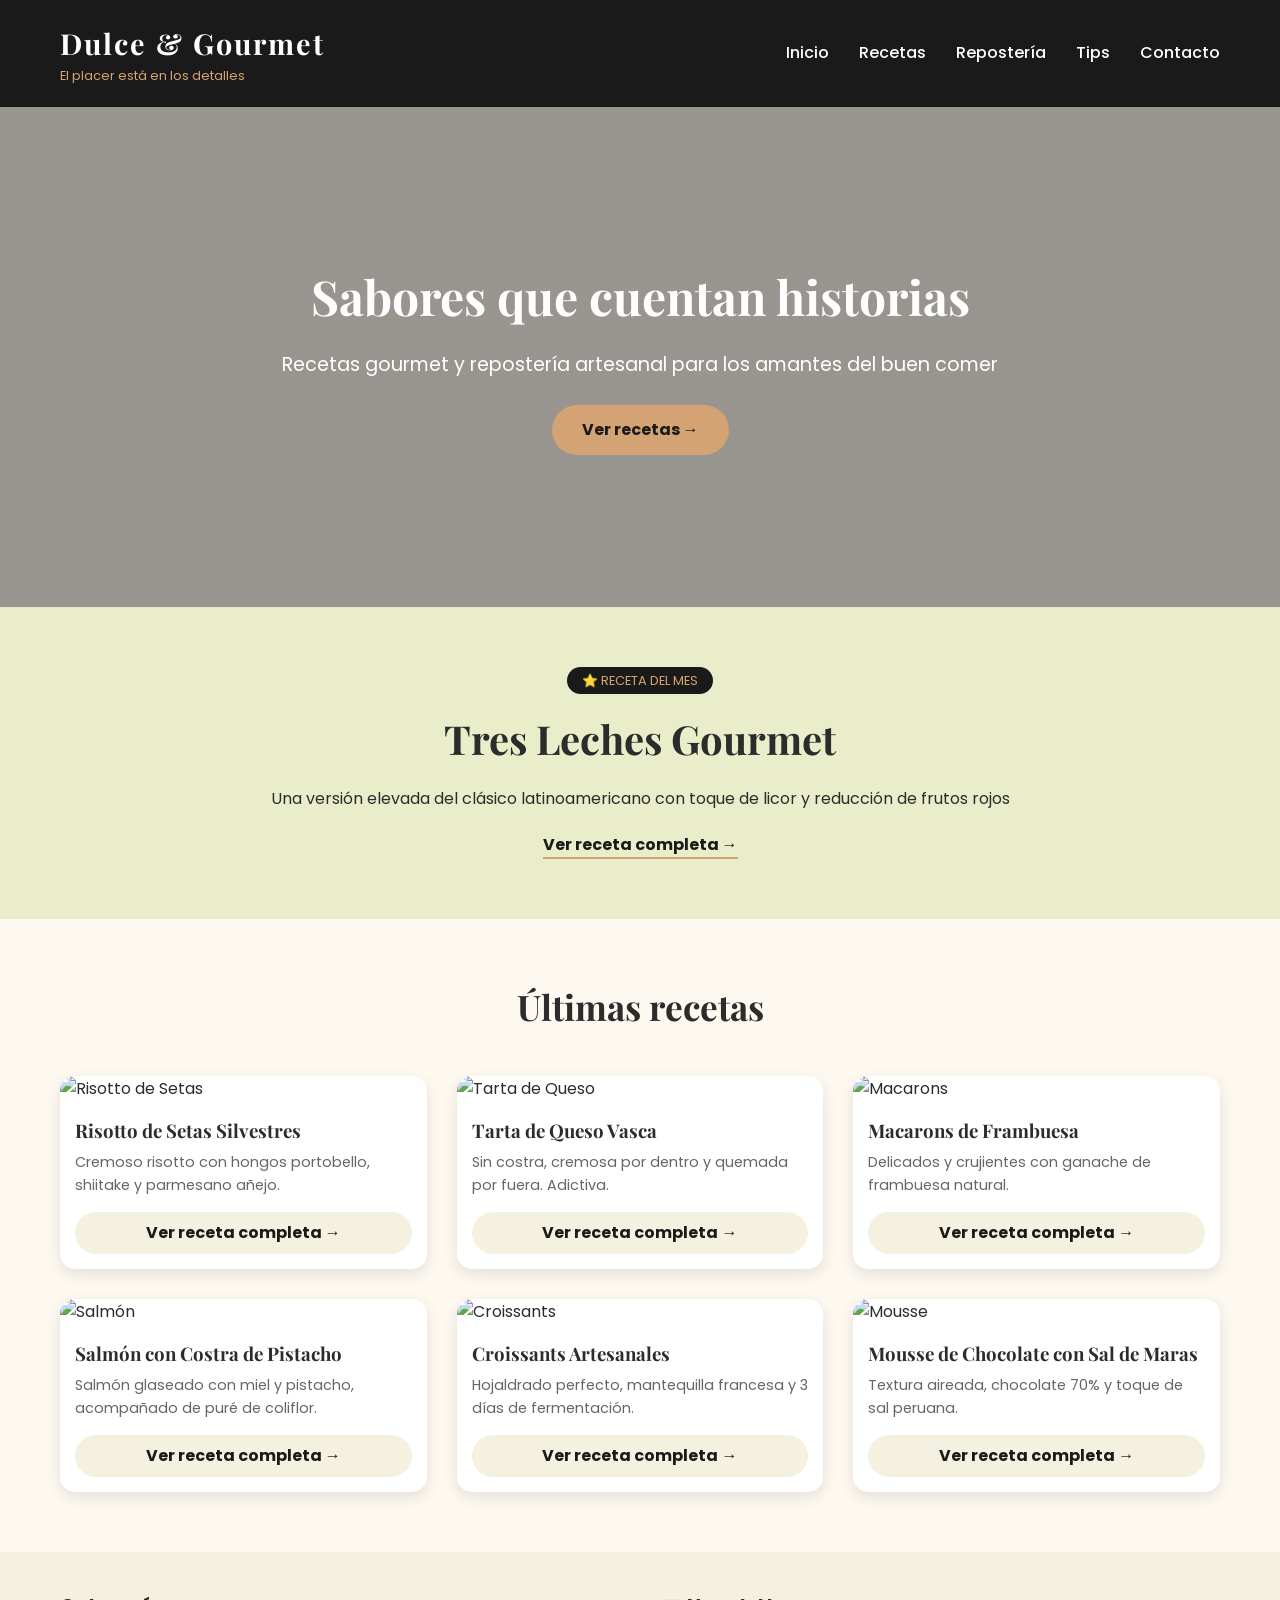
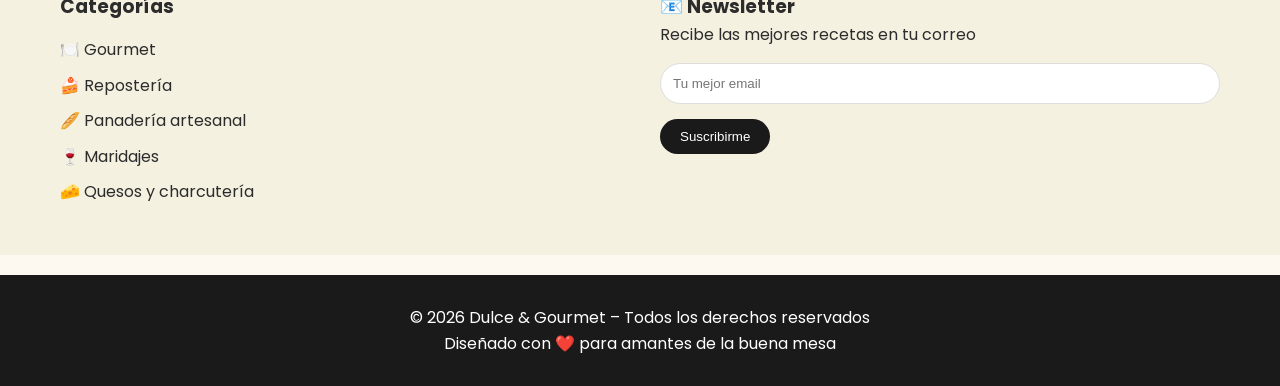
==== index.html @ 058e340d "Primera versión del blog" ====
<!DOCTYPE html>
<html lang="es">
<head>
    <meta charset="UTF-8">
    <meta name="viewport" content="width=device-width, initial-scale=1.0">
    <title>Dulce & Gourmet | Blog de cocina y repostería</title>
    <link rel="stylesheet" href="estilo.css">
    <link href="https://fonts.googleapis.com/css2?family=Playfair+Display:wght@400;700;900&family=Poppins:wght@300;400;500;600&display=swap" rel="stylesheet">
</head>
<body>

    <!-- ========== HEADER / NAVEGACIÓN ========== -->
    <header>
        <div class="container">
            <div class="logo">
                <h1> Dulce & Gourmet</h1>
                <p>El placer está en los detalles</p>
            </div>
            <nav>
                <ul>
                    <li><a href="index.html">Inicio</a></li>
                    <li><a href="/Secundarioas/recetas.html">Recetas</a></li>
                    <li><a href="/Secundarioas/reposteria.html">Repostería</a></li>
                    <li><a href="/Secundarioas/Tips.html">Tips</a></li>
                    <li><a href="/Secundarioas/contacto.html">Contacto</a></li>
                </ul>
            </nav>
        </div>
    </header>

    <!-- ========== HERO (IMAGEN PRINCIPAL) ========== -->
    <section class="hero">
        <div class="hero-content">
            <h2>Sabores que cuentan historias</h2>
            <p>Recetas gourmet y repostería artesanal para los amantes del buen comer</p>
            <a href="#" class="btn">Ver recetas →</a>
        </div>
    </section>

    <!-- ========== SECCIÓN DESTACADA (RECETA DEL MES) ========== -->
    <section class="destacado">
        <div class="container">
            <span class="etiqueta">⭐ Receta del mes</span>
            <h2>Tres Leches Gourmet</h2>
            <p>Una versión elevada del clásico latinoamericano con toque de licor y reducción de frutos rojos</p>
            <a href="#" class="btn-secundario">Ver receta completa →</a>
        </div>
    </section>

    <!-- ========== GRID DE RECETAS (HTML DIRECTO) ========== -->
    <section class="recetas">
        <div class="container">
            <h2 class="section-title">Últimas recetas</h2>
            <div class="grid">
                
                <!-- Tarjeta 1 -->
                <div class="tarjeta">
                    <img src="https://images.unsplash.com/photo-1476124369491-e7addf5db371?ixlib=rb-4.0.3&auto=format&fit=crop&w=800&q=80" alt="Risotto de Setas">
                    <h3>Risotto de Setas Silvestres</h3>
                    <p>Cremoso risotto con hongos portobello, shiitake y parmesano añejo.</p>
                    <a href="/recetas/tarjeta1.html" class="btn-receta">Ver receta completa →</a>
                </div>

                <!-- Tarjeta 2 -->
                <div class="tarjeta">
                    <img src="https://images.unsplash.com/photo-1578985545062-69928b1b958e?ixlib=rb-4.0.3&auto=format&fit=crop&w=800&q=80" alt="Tarta de Queso">
                    <h3>Tarta de Queso Vasca</h3>
                    <p>Sin costra, cremosa por dentro y quemada por fuera. Adictiva.</p>
                    <a href="/recetas/tarjeta2.html" class="btn-receta">Ver receta completa →</a>
                </div>

                <!-- Tarjeta 3 -->
                <div class="tarjeta">
                    <img src="https://images.unsplash.com/photo-1569864358642-9d1684040d43?ixlib=rb-4.0.3&auto=format&fit=crop&w=800&q=80" alt="Macarons">
                    <h3>Macarons de Frambuesa</h3>
                    <p>Delicados y crujientes con ganache de frambuesa natural.</p>
                    <a href="/recetas/tarjeta3.html" class="btn-receta">Ver receta completa →</a>
                </div>

                <!-- Tarjeta 4 -->
                <div class="tarjeta">
                    <img src="https://images.unsplash.com/photo-1519708227418-c8fd9a32b7a2?ixlib=rb-4.0.3&auto=format&fit=crop&w=800&q=80" alt="Salmón">
                    <h3>Salmón con Costra de Pistacho</h3>
                    <p>Salmón glaseado con miel y pistacho, acompañado de puré de coliflor.</p>
                    <a href="/recetas/tarjeta4.html" class="btn-receta">Ver receta completa →</a>
                </div>

                <!-- Tarjeta 5 -->
                <div class="tarjeta">
                    <img src="https://images.unsplash.com/photo-1555507036-ab1f4038808a?ixlib=rb-4.0.3&auto=format&fit=crop&w=800&q=80" alt="Croissants">
                    <h3>Croissants Artesanales</h3>
                    <p>Hojaldrado perfecto, mantequilla francesa y 3 días de fermentación.</p>
                    <a href="/recetas/tarjeta5.html" class="btn-receta">Ver receta completa →</a>
                </div>

                <!-- Tarjeta 6 -->
                <div class="tarjeta">
                    <img src="https://images.unsplash.com/photo-1511381939415-e44015466834?ixlib=rb-4.0.3&auto=format&fit=crop&w=800&q=80" alt="Mousse">
                    <h3>Mousse de Chocolate con Sal de Maras</h3>
                    <p>Textura aireada, chocolate 70% y toque de sal peruana.</p>
                    <a href="/recetas/tarjeta6.html" class="btn-receta">Ver receta completa →</a>
                </div>

            </div>
        </div>
    </section>

    <!-- ========== SIDEBAR + NEWSLETTER ========== -->
    <section class="sidebar-section">
        <div class="container sidebar-container">
            <div class="categorias">
                <h3>Categorías</h3>
                <ul>
                    <li><a href="#">🍽️ Gourmet</a></li>
                    <li><a href="#">🍰 Repostería</a></li>
                    <li><a href="#">🥖 Panadería artesanal</a></li>
                    <li><a href="#">🍷 Maridajes</a></li>
                    <li><a href="#">🧀 Quesos y charcutería</a></li>
                </ul>
            </div>
            <div class="newsletter">
                <h3>📧 Newsletter</h3>
                <p>Recibe las mejores recetas en tu correo</p>
                <form id="formNewsletter">
                    <input type="email" placeholder="Tu mejor email" required>
                    <button type="submit">Suscribirme</button>
                </form>
                <p id="mensajeNewsletter" class="mensaje"></p>
            </div>
        </div>
    </section>

    <!-- ========== FOOTER ========== -->
    <footer>
        <div class="container">
            <p>© 2026 Dulce & Gourmet – Todos los derechos reservados</p>
            <p>Diseñado con ❤️ para amantes de la buena mesa</p>
        </div>
    </footer>

    <!-- Solo JS para el newsletter (lo demás es HTML puro) -->
    <script>
        // Esto es SOLO para el formulario, no para las recetas
        const form = document.getElementById('formNewsletter');
        const mensaje = document.getElementById('mensajeNewsletter');
        
        if (form) {
            form.addEventListener('submit', function(e) {
                e.preventDefault();
                const email = form.querySelector('input[type="email"]').value;
                mensaje.innerHTML = `✅ ¡Gracias! Enviaremos las recetas a ${email}`;
                mensaje.style.color = 'green';
                form.reset();
                setTimeout(() => {
                    mensaje.innerHTML = '';
                }, 3000);
            });
        }
    </script>
</body>
</html>
---- estilo.css ----
* {
    margin: 0;
    padding: 0;
    box-sizing: border-box;
}

body {
    font-family: 'Poppins', sans-serif;
    background-color: #fef9f0;
    color: #2c2c2c;
    line-height: 1.6;
}

.container {
    max-width: 1200px;
    margin: 0 auto;
    padding: 0 20px;
}

/* ===== HEADER ===== */
header {
    background: #1a1a1a;
    color: white;
    padding: 20px 0;
    position: sticky;
    top: 0;
    z-index: 100;
}

header .container {
    display: flex;
    justify-content: space-between;
    align-items: center;
    flex-wrap: wrap;
}

.logo h1 {
    font-family: 'Playfair Display', serif;
    font-size: 1.8rem;
    letter-spacing: 2px;
}

.logo p {
    font-size: 0.8rem;
    color: #d4a373;
}

nav ul {
    display: flex;
    gap: 30px;
    list-style: none;
}

nav a {
    color: white;
    text-decoration: none;
    font-weight: 500;
    transition: color 0.3s;
}

nav a:hover {
    color: #d4a373;
}

/* ===== HERO ===== */
.hero {
    background: linear-gradient(rgba(0,0,0,0.4), rgba(0,0,0,0.4)), url('https://images.unsplash.com/photo-1555244162-803834f70033?ixlib=rb-4.0.3&auto=format&fit=crop&w=2070&q=80');
    background-size: cover;
    background-position: center;
    height: 500px;
    display: flex;
    align-items: center;
    justify-content: center;
    text-align: center;
    color: white;
}

.hero-content h2 {
    font-family: 'Playfair Display', serif;
    font-size: 3rem;
    margin-bottom: 15px;
}

.hero-content p {
    font-size: 1.2rem;
    margin-bottom: 25px;
}

.btn {
    background-color: #d4a373;
    color: #1a1a1a;
    padding: 12px 30px;
    text-decoration: none;
    font-weight: bold;
    border-radius: 30px;
    transition: background 0.3s;
    display: inline-block;
}

.btn:hover {
    background-color: #b88352;
    color: white;
}

/* ===== DESTACADO ===== */
.destacado {
    background: #e9edc9;
    padding: 60px 20px;
    text-align: center;
}

.etiqueta {
    background: #1a1a1a;
    color: #d4a373;
    padding: 5px 15px;
    border-radius: 20px;
    font-size: 0.8rem;
    text-transform: uppercase;
}

.destacado h2 {
    font-family: 'Playfair Display', serif;
    font-size: 2.5rem;
    margin: 15px 0;
}

.btn-secundario {
    display: inline-block;
    margin-top: 20px;
    color: #1a1a1a;
    text-decoration: none;
    font-weight: bold;
    border-bottom: 2px solid #d4a373;
}

/* ===== GRID DE RECETAS ===== */
.recetas {
    padding: 60px 0;
}

.section-title {
    text-align: center;
    font-family: 'Playfair Display', serif;
    font-size: 2.2rem;
    margin-bottom: 40px;
}

.grid {
    display: grid;
    grid-template-columns: repeat(auto-fit, minmax(300px, 1fr));
    gap: 30px;
}

.tarjeta {
    background: white;
    border-radius: 15px;
    overflow: hidden;
    box-shadow: 0 5px 15px rgba(0,0,0,0.1);
    transition: transform 0.3s;
}

.tarjeta:hover {
    transform: translateY(-5px);
}

.tarjeta img {
    width: 100%;
    height: 200px;
    object-fit: cover;
}

.tarjeta h3 {
    font-family: 'Playfair Display', serif;
    padding: 15px 15px 5px;
}

.tarjeta p {
    padding: 0 15px;
    font-size: 0.9rem;
    color: #666;
}

.tarjeta .btn-receta {
    display: block;
    margin: 15px;
    text-align: center;
    background: #f4f1e1;
    padding: 8px;
    text-decoration: none;
    color: #1a1a1a;
    border-radius: 25px;
    font-weight: bold;
}

/* ===== SIDEBAR ===== */
.sidebar-section {
    background: #f4f1e1;
    padding: 40px 0;
}

.sidebar-container {
    display: grid;
    grid-template-columns: 1fr 1fr;
    gap: 40px;
}

.categorias ul, .newsletter ul {
    list-style: none;
    margin-top: 15px;
}

.categorias li {
    margin-bottom: 10px;
}

.categorias a {
    text-decoration: none;
    color: #2c2c2c;
    transition: color 0.3s;
}

.categorias a:hover {
    color: #d4a373;
}

.newsletter input {
    width: 100%;
    padding: 12px;
    margin: 15px 0;
    border: 1px solid #ddd;
    border-radius: 25px;
}

.newsletter button {
    background: #1a1a1a;
    color: white;
    padding: 10px 20px;
    border: none;
    border-radius: 25px;
    cursor: pointer;
}

.mensaje {
    margin-top: 10px;
    font-size: 0.8rem;
}

/* ===== FOOTER ===== */
footer {
    background: #1a1a1a;
    color: white;
    text-align: center;
    padding: 30px 0;
    margin-top: 20px;
}

/* ===== RESPONSIVE ===== */
@media (max-width: 768px) {
    header .container {
        flex-direction: column;
        gap: 15px;
    }
    
    .hero-content h2 {
        font-size: 2rem;
    }
    
    .sidebar-container {
        grid-template-columns: 1fr;
    }
}

/* ===== PÁGINA DE RECETA INDIVIDUAL ===== */
.receta-container {
    padding: 60px 0;
    background: #fef9f0;
}

.receta-wrapper {
    max-width: 800px;
    margin: 0 auto;
    background: white;
    padding: 40px;
    border-radius: 20px;
    box-shadow: 0 10px 30px rgba(0,0,0,0.05);
}

.btn-volver {
    display: inline-block;
    margin-bottom: 30px;
    color: #d4a373;
    text-decoration: none;
    font-weight: 500;
}

.btn-volver:hover {
    text-decoration: underline;
}

.receta-titulo {
    font-family: 'Playfair Display', serif;
    font-size: 2.5rem;
    margin-bottom: 20px;
    color: #1a1a1a;
}

.receta-imagen {
    width: 100%;
    border-radius: 15px;
    margin-bottom: 25px;
}

.receta-meta {
    display: flex;
    gap: 30px;
    margin-bottom: 40px;
    padding-bottom: 20px;
    border-bottom: 1px solid #eee;
}

.meta-item {
    background: #f4f1e1;
    padding: 8px 15px;
    border-radius: 25px;
    font-size: 0.9rem;
}

.receta-ingredientes,
.receta-preparacion {
    margin-bottom: 40px;
}

.receta-ingredientes h2,
.receta-preparacion h2 {
    font-family: 'Playfair Display', serif;
    font-size: 1.8rem;
    margin-bottom: 20px;
    color: #1a1a1a;
}

.receta-ingredientes ul {
    list-style: none;
    padding-left: 0;
}

.receta-ingredientes li {
    padding: 8px 0;
    border-bottom: 1px dashed #eee;
}

.receta-preparacion ol {
    padding-left: 20px;
}

.receta-preparacion li {
    margin-bottom: 15px;
    line-height: 1.6;
}

.receta-consejo {
    background: #f4f1e1;
    padding: 20px 25px;
    border-radius: 15px;
    margin-top: 30px;
}

.receta-consejo h3 {
    margin-bottom: 10px;
    color: #1a1a1a;
}

@media (max-width: 768px) {
    .receta-wrapper {
        padding: 20px;
    }
    
    .receta-titulo {
        font-size: 1.8rem;
    }
    
    .receta-meta {
        flex-direction: column;
        gap: 10px;
    }
}

/* ===== PÁGINAS SECUNDARIAS ===== */
.page-header {
    background: linear-gradient(135deg, #1a1a1a 0%, #2c2c2c 100%);
    color: white;
    text-align: center;
    padding: 60px 20px;
}

.page-header h1 {
    font-family: 'Playfair Display', serif;
    font-size: 2.5rem;
    margin-bottom: 15px;
}

.page-header p {
    font-size: 1.1rem;
    opacity: 0.9;
}

/* ===== TIPS ===== */
.tips-container {
    padding: 60px 0;
    background: #fef9f0;
}

.tip-card {
    background: white;
    border-radius: 15px;
    padding: 25px;
    margin-bottom: 25px;
    box-shadow: 0 3px 10px rgba(0,0,0,0.05);
    border-left: 5px solid #d4a373;
    transition: transform 0.2s;
}

.tip-card:hover {
    transform: translateX(5px);
}

.tip-card h3 {
    font-family: 'Playfair Display', serif;
    color: #1a1a1a;
    margin-bottom: 10px;
}

/* ===== CONTACTO ===== */
.contacto-container {
    padding: 60px 0;
    background: #fef9f0;
}

.contacto-wrapper {
    display: grid;
    grid-template-columns: 1fr 1fr;
    gap: 50px;
    background: white;
    padding: 40px;
    border-radius: 20px;
    box-shadow: 0 5px 20px rgba(0,0,0,0.05);
}

.contacto-info p {
    margin-bottom: 15px;
}

.contacto-info h3, .contacto-form h3 {
    font-family: 'Playfair Display', serif;
    margin-bottom: 20px;
    color: #1a1a1a;
}

.redes-sociales {
    margin-top: 30px;
    padding-top: 20px;
    border-top: 1px solid #eee;
}

.form-group {
    margin-bottom: 20px;
}

.form-group label {
    display: block;
    margin-bottom: 8px;
    font-weight: 500;
}

.form-group input,
.form-group select,
.form-group textarea {
    width: 100%;
    padding: 12px;
    border: 1px solid #ddd;
    border-radius: 10px;
    font-family: 'Poppins', sans-serif;
}

.form-group input:focus,
.form-group select:focus,
.form-group textarea:focus {
    outline: none;
    border-color: #d4a373;
}

.btn-enviar {
    background: #1a1a1a;
    color: white;
    padding: 12px 25px;
    border: none;
    border-radius: 30px;
    font-weight: bold;
    cursor: pointer;
    transition: background 0.3s;
}

.btn-enviar:hover {
    background: #d4a373;
}

.mensaje-confirmacion {
    margin-top: 15px;
    font-size: 0.9rem;
}

@media (max-width: 768px) {
    .contacto-wrapper {
        grid-template-columns: 1fr;
        padding: 20px;
    }
    
    .page-header h1 {
        font-size: 1.8rem;
    }
}
/* ===== PÁGINAS SECUNDARIAS ===== */
.page-header {
    background: linear-gradient(135deg, #1a1a1a 0%, #2c2c2c 100%);
    color: white;
    text-align: center;
    padding: 60px 20px;
}

.page-header h1 {
    font-family: 'Playfair Display', serif;
    font-size: 2.5rem;
    margin-bottom: 15px;
}

.page-header p {
    font-size: 1.1rem;
    opacity: 0.9;
}

/* ===== TIPS ===== */
.tips-container {
    padding: 60px 0;
    background: #fef9f0;
}

.tip-card {
    background: white;
    border-radius: 15px;
    padding: 25px;
    margin-bottom: 25px;
    box-shadow: 0 3px 10px rgba(0,0,0,0.05);
    border-left: 5px solid #d4a373;
    transition: transform 0.2s;
}

.tip-card:hover {
    transform: translateX(5px);
}

.tip-card h3 {
    font-family: 'Playfair Display', serif;
    color: #1a1a1a;
    margin-bottom: 10px;
}

/* ===== CONTACTO ===== */
.contacto-container {
    padding: 60px 0;
    background: #fef9f0;
}

.contacto-wrapper {
    display: grid;
    grid-template-columns: 1fr 1fr;
    gap: 50px;
    background: white;
    padding: 40px;
    border-radius: 20px;
    box-shadow: 0 5px 20px rgba(0,0,0,0.05);
}

.contacto-info p {
    margin-bottom: 15px;
}

.contacto-info h3, .contacto-form h3 {
    font-family: 'Playfair Display', serif;
    margin-bottom: 20px;
    color: #1a1a1a;
}

.redes-sociales {
    margin-top: 30px;
    padding-top: 20px;
    border-top: 1px solid #eee;
}

.form-group {
    margin-bottom: 20px;
}

.form-group label {
    display: block;
    margin-bottom: 8px;
    font-weight: 500;
}

.form-group input,
.form-group select,
.form-group textarea {
    width: 100%;
    padding: 12px;
    border: 1px solid #ddd;
    border-radius: 10px;
    font-family: 'Poppins', sans-serif;
}

.form-group input:focus,
.form-group select:focus,
.form-group textarea:focus {
    outline: none;
    border-color: #d4a373;
}

.btn-enviar {
    background: #1a1a1a;
    color: white;
    padding: 12px 25px;
    border: none;
    border-radius: 30px;
    font-weight: bold;
    cursor: pointer;
    transition: background 0.3s;
}

.btn-enviar:hover {
    background: #d4a373;
}

.mensaje-confirmacion {
    margin-top: 15px;
    font-size: 0.9rem;
}

@media (max-width: 768px) {
    .contacto-wrapper {
        grid-template-columns: 1fr;
        padding: 20px;
    }
    
    .page-header h1 {
        font-size: 1.8rem;
    }
}
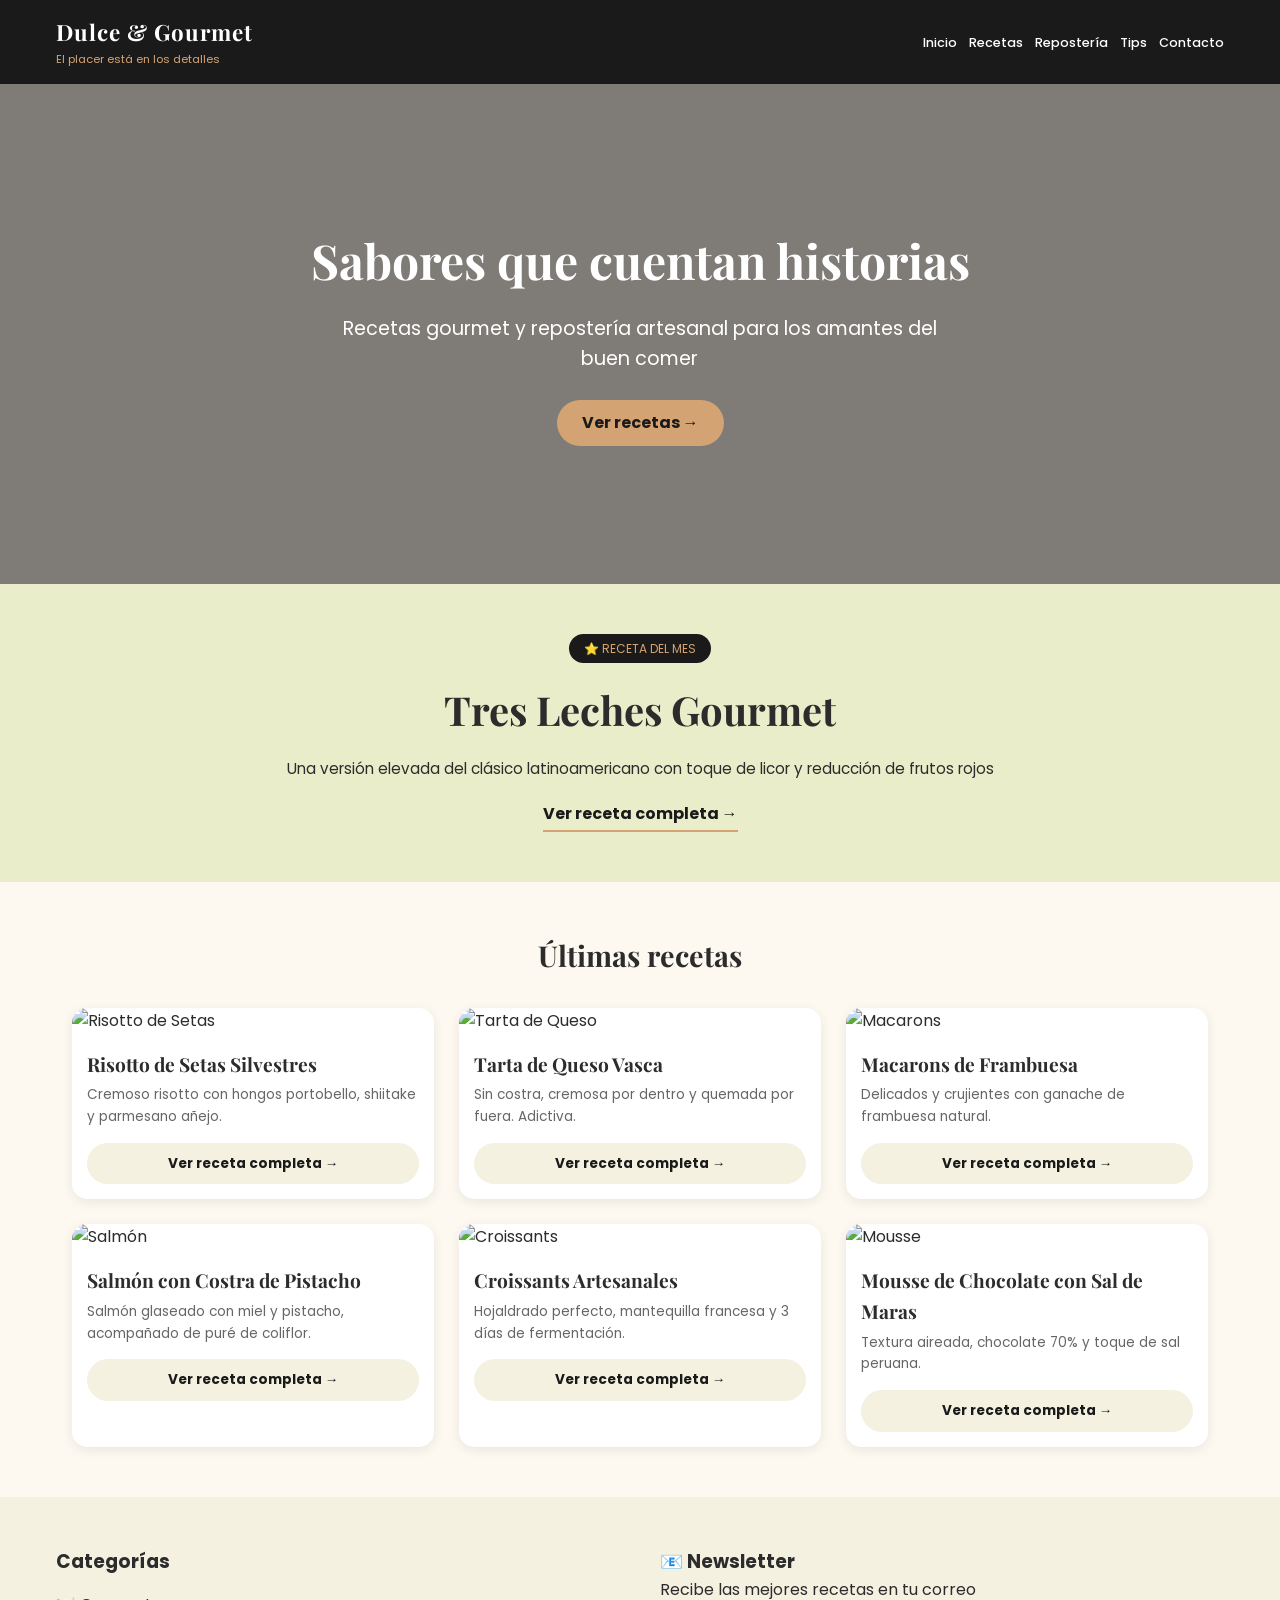
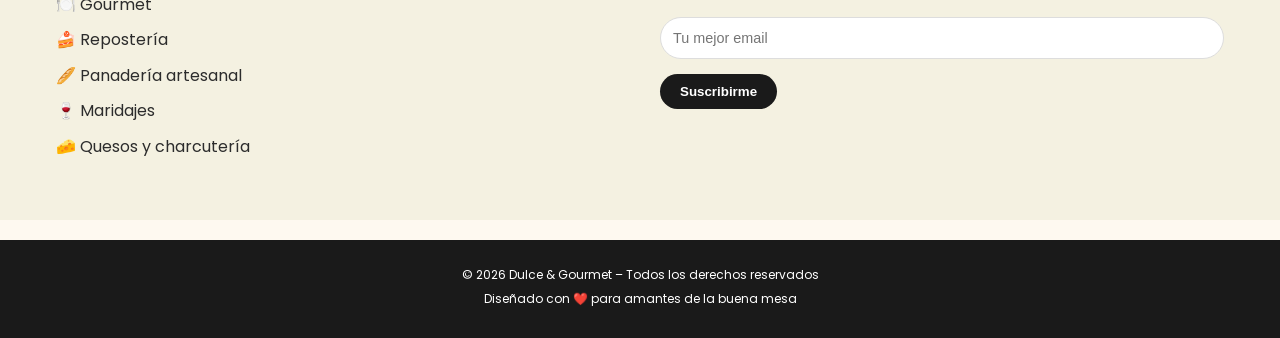
==== commit 07c725b6: "Fix HTML structure and add viewport meta tag Added a second viewport meta tag and ensured proper HTM" ====
--- a/index.html
+++ b/index.html
@@ -2,6 +2,7 @@
 <html lang="es">
 <head>
     <meta charset="UTF-8">
+    <meta name="viewport" content="width=device-width, initial-scale=1.0, user-scalable=yes">
     <meta name="viewport" content="width=device-width, initial-scale=1.0">
     <title>Dulce & Gourmet | Blog de cocina y repostería</title>
     <link rel="stylesheet" href="estilo.css">
@@ -158,4 +159,4 @@
         }
     </script>
 </body>
-</html>+</html>
--- a/estilo.css
+++ b/estilo.css
@@ -1,3 +1,4 @@
+/* ===== RESET Y BASE ===== */
 * {
     margin: 0;
     padding: 0;
@@ -9,19 +10,22 @@
     background-color: #fef9f0;
     color: #2c2c2c;
     line-height: 1.6;
+    overflow-x: hidden;
 }
 
 .container {
+    width: 100%;
     max-width: 1200px;
     margin: 0 auto;
-    padding: 0 20px;
-}
-
-/* ===== HEADER ===== */
+    padding: 0 16px;
+}
+
+/* ===== HEADER (arreglado para móvil) ===== */
 header {
     background: #1a1a1a;
     color: white;
-    padding: 20px 0;
+    padding: 15px 0;
+    width: 100%;
     position: sticky;
     top: 0;
     z-index: 100;
@@ -34,62 +38,114 @@
     flex-wrap: wrap;
 }
 
+.logo {
+    text-align: left;
+}
+
 .logo h1 {
     font-family: 'Playfair Display', serif;
-    font-size: 1.8rem;
-    letter-spacing: 2px;
+    font-size: 1.4rem;
+    letter-spacing: 1px;
 }
 
 .logo p {
-    font-size: 0.8rem;
+    font-size: 0.7rem;
     color: #d4a373;
+}
+
+/* Navegación - versión móvil primero */
+nav {
+    width: auto;
 }
 
 nav ul {
     display: flex;
-    gap: 30px;
     list-style: none;
-}
-
-nav a {
+    gap: 12px;
+    flex-wrap: wrap;
+    justify-content: flex-end;
+}
+
+nav ul li a {
     color: white;
     text-decoration: none;
+    font-size: 0.8rem;
     font-weight: 500;
+    padding: 5px 0;
     transition: color 0.3s;
-}
-
-nav a:hover {
+    white-space: nowrap;
+}
+
+nav ul li a:hover {
     color: #d4a373;
 }
 
-/* ===== HERO ===== */
+/* ===== RESPONSIVE HEADER (pantallas pequeñas) ===== */
+@media (max-width: 600px) {
+    header .container {
+        flex-direction: column;
+        text-align: center;
+        gap: 10px;
+    }
+    
+    .logo {
+        text-align: center;
+    }
+    
+    nav ul {
+        justify-content: center;
+        gap: 10px;
+    }
+    
+    nav ul li a {
+        font-size: 0.75rem;
+        white-space: nowrap;
+    }
+}
+
+@media (max-width: 450px) {
+    nav ul {
+        gap: 8px;
+    }
+    
+    nav ul li a {
+        font-size: 0.7rem;
+    }
+}
+
+/* ===== HERO (imagen que NO se corta) ===== */
 .hero {
-    background: linear-gradient(rgba(0,0,0,0.4), rgba(0,0,0,0.4)), url('https://images.unsplash.com/photo-1555244162-803834f70033?ixlib=rb-4.0.3&auto=format&fit=crop&w=2070&q=80');
+    background: linear-gradient(rgba(0,0,0,0.5), rgba(0,0,0,0.5)), url('https://images.unsplash.com/photo-1555244162-803834f70033?ixlib=rb-4.0.3&auto=format&fit=crop&w=2070&q=80');
     background-size: cover;
     background-position: center;
-    height: 500px;
+    background-repeat: no-repeat;
+    min-height: 400px;
     display: flex;
     align-items: center;
     justify-content: center;
     text-align: center;
     color: white;
+    padding: 40px 20px;
 }
 
 .hero-content h2 {
     font-family: 'Playfair Display', serif;
-    font-size: 3rem;
+    font-size: 1.8rem;
     margin-bottom: 15px;
 }
 
 .hero-content p {
-    font-size: 1.2rem;
+    font-size: 1rem;
     margin-bottom: 25px;
+    max-width: 90%;
+    margin-left: auto;
+    margin-right: auto;
 }
 
 .btn {
     background-color: #d4a373;
     color: #1a1a1a;
-    padding: 12px 30px;
+    padding: 10px 25px;
     text-decoration: none;
     font-weight: bold;
     border-radius: 30px;
@@ -102,10 +158,24 @@
     color: white;
 }
 
-/* ===== DESTACADO ===== */
+@media (min-width: 768px) {
+    .hero {
+        min-height: 500px;
+    }
+    
+    .hero-content h2 {
+        font-size: 3rem;
+    }
+    
+    .hero-content p {
+        font-size: 1.2rem;
+    }
+}
+
+/* ===== SECCIÓN DESTACADA ===== */
 .destacado {
     background: #e9edc9;
-    padding: 60px 20px;
+    padding: 50px 20px;
     text-align: center;
 }
 
@@ -114,14 +184,22 @@
     color: #d4a373;
     padding: 5px 15px;
     border-radius: 20px;
-    font-size: 0.8rem;
+    font-size: 0.75rem;
     text-transform: uppercase;
+    display: inline-block;
 }
 
 .destacado h2 {
     font-family: 'Playfair Display', serif;
-    font-size: 2.5rem;
+    font-size: 1.8rem;
     margin: 15px 0;
+}
+
+.destacado p {
+    font-size: 0.95rem;
+    max-width: 90%;
+    margin-left: auto;
+    margin-right: auto;
 }
 
 .btn-secundario {
@@ -131,32 +209,52 @@
     text-decoration: none;
     font-weight: bold;
     border-bottom: 2px solid #d4a373;
+    padding-bottom: 3px;
+}
+
+@media (min-width: 768px) {
+    .destacado h2 {
+        font-size: 2.5rem;
+    }
 }
 
 /* ===== GRID DE RECETAS ===== */
 .recetas {
-    padding: 60px 0;
+    padding: 50px 0;
 }
 
 .section-title {
     text-align: center;
     font-family: 'Playfair Display', serif;
-    font-size: 2.2rem;
-    margin-bottom: 40px;
+    font-size: 1.8rem;
+    margin-bottom: 30px;
 }
 
 .grid {
     display: grid;
-    grid-template-columns: repeat(auto-fit, minmax(300px, 1fr));
-    gap: 30px;
+    grid-template-columns: 1fr;
+    gap: 25px;
+    padding: 0 16px;
+}
+
+@media (min-width: 640px) {
+    .grid {
+        grid-template-columns: repeat(2, 1fr);
+    }
+}
+
+@media (min-width: 1024px) {
+    .grid {
+        grid-template-columns: repeat(3, 1fr);
+    }
 }
 
 .tarjeta {
     background: white;
     border-radius: 15px;
     overflow: hidden;
-    box-shadow: 0 5px 15px rgba(0,0,0,0.1);
-    transition: transform 0.3s;
+    box-shadow: 0 3px 12px rgba(0,0,0,0.08);
+    transition: transform 0.2s;
 }
 
 .tarjeta:hover {
@@ -165,46 +263,61 @@
 
 .tarjeta img {
     width: 100%;
-    height: 200px;
+    height: 180px;
     object-fit: cover;
 }
 
 .tarjeta h3 {
     font-family: 'Playfair Display', serif;
+    font-size: 1.2rem;
     padding: 15px 15px 5px;
 }
 
 .tarjeta p {
     padding: 0 15px;
-    font-size: 0.9rem;
+    font-size: 0.85rem;
     color: #666;
 }
 
-.tarjeta .btn-receta {
+.btn-receta {
     display: block;
     margin: 15px;
     text-align: center;
     background: #f4f1e1;
-    padding: 8px;
+    padding: 10px;
     text-decoration: none;
     color: #1a1a1a;
     border-radius: 25px;
     font-weight: bold;
+    font-size: 0.85rem;
+    transition: background 0.2s;
+}
+
+.btn-receta:hover {
+    background: #e9edc9;
 }
 
 /* ===== SIDEBAR ===== */
 .sidebar-section {
     background: #f4f1e1;
-    padding: 40px 0;
+    padding: 50px 0;
 }
 
 .sidebar-container {
     display: grid;
-    grid-template-columns: 1fr 1fr;
-    gap: 40px;
-}
-
-.categorias ul, .newsletter ul {
+    grid-template-columns: 1fr;
+    gap: 35px;
+    padding: 0 16px;
+}
+
+@media (min-width: 768px) {
+    .sidebar-container {
+        grid-template-columns: 1fr 1fr;
+        gap: 40px;
+    }
+}
+
+.categorias ul {
     list-style: none;
     margin-top: 15px;
 }
@@ -229,6 +342,7 @@
     margin: 15px 0;
     border: 1px solid #ddd;
     border-radius: 25px;
+    font-size: 0.9rem;
 }
 
 .newsletter button {
@@ -238,6 +352,14 @@
     border: none;
     border-radius: 25px;
     cursor: pointer;
+    font-weight: bold;
+    width: 100%;
+}
+
+@media (min-width: 480px) {
+    .newsletter button {
+        width: auto;
+    }
 }
 
 .mensaje {
@@ -245,34 +367,9 @@
     font-size: 0.8rem;
 }
 
-/* ===== FOOTER ===== */
-footer {
-    background: #1a1a1a;
-    color: white;
-    text-align: center;
-    padding: 30px 0;
-    margin-top: 20px;
-}
-
-/* ===== RESPONSIVE ===== */
-@media (max-width: 768px) {
-    header .container {
-        flex-direction: column;
-        gap: 15px;
-    }
-    
-    .hero-content h2 {
-        font-size: 2rem;
-    }
-    
-    .sidebar-container {
-        grid-template-columns: 1fr;
-    }
-}
-
 /* ===== PÁGINA DE RECETA INDIVIDUAL ===== */
 .receta-container {
-    padding: 60px 0;
+    padding: 40px 0;
     background: #fef9f0;
 }
 
@@ -280,17 +377,24 @@
     max-width: 800px;
     margin: 0 auto;
     background: white;
-    padding: 40px;
+    padding: 25px;
     border-radius: 20px;
-    box-shadow: 0 10px 30px rgba(0,0,0,0.05);
+    box-shadow: 0 5px 20px rgba(0,0,0,0.05);
+}
+
+@media (min-width: 768px) {
+    .receta-wrapper {
+        padding: 40px;
+    }
 }
 
 .btn-volver {
     display: inline-block;
-    margin-bottom: 30px;
+    margin-bottom: 20px;
     color: #d4a373;
     text-decoration: none;
     font-weight: 500;
+    font-size: 0.9rem;
 }
 
 .btn-volver:hover {
@@ -299,42 +403,57 @@
 
 .receta-titulo {
     font-family: 'Playfair Display', serif;
-    font-size: 2.5rem;
+    font-size: 1.8rem;
     margin-bottom: 20px;
     color: #1a1a1a;
+    text-align: center;
+}
+
+@media (min-width: 768px) {
+    .receta-titulo {
+        font-size: 2.5rem;
+        text-align: left;
+    }
 }
 
 .receta-imagen {
     width: 100%;
     border-radius: 15px;
     margin-bottom: 25px;
+    height: auto;
+    max-height: 350px;
+    object-fit: cover;
 }
 
 .receta-meta {
     display: flex;
-    gap: 30px;
-    margin-bottom: 40px;
+    flex-direction: column;
+    gap: 10px;
+    margin-bottom: 30px;
     padding-bottom: 20px;
     border-bottom: 1px solid #eee;
 }
 
+@media (min-width: 600px) {
+    .receta-meta {
+        flex-direction: row;
+        gap: 20px;
+    }
+}
+
 .meta-item {
     background: #f4f1e1;
-    padding: 8px 15px;
-    border-radius: 25px;
-    font-size: 0.9rem;
-}
-
-.receta-ingredientes,
-.receta-preparacion {
-    margin-bottom: 40px;
+    padding: 6px 12px;
+    border-radius: 20px;
+    font-size: 0.8rem;
+    text-align: center;
 }
 
 .receta-ingredientes h2,
 .receta-preparacion h2 {
     font-family: 'Playfair Display', serif;
-    font-size: 1.8rem;
-    margin-bottom: 20px;
+    font-size: 1.5rem;
+    margin: 25px 0 15px;
     color: #1a1a1a;
 }
 
@@ -353,35 +472,20 @@
 }
 
 .receta-preparacion li {
-    margin-bottom: 15px;
+    margin-bottom: 12px;
     line-height: 1.6;
 }
 
 .receta-consejo {
     background: #f4f1e1;
-    padding: 20px 25px;
+    padding: 18px;
     border-radius: 15px;
-    margin-top: 30px;
+    margin: 30px 0 20px;
 }
 
 .receta-consejo h3 {
     margin-bottom: 10px;
     color: #1a1a1a;
-}
-
-@media (max-width: 768px) {
-    .receta-wrapper {
-        padding: 20px;
-    }
-    
-    .receta-titulo {
-        font-size: 1.8rem;
-    }
-    
-    .receta-meta {
-        flex-direction: column;
-        gap: 10px;
-    }
 }
 
 /* ===== PÁGINAS SECUNDARIAS ===== */
@@ -389,64 +493,93 @@
     background: linear-gradient(135deg, #1a1a1a 0%, #2c2c2c 100%);
     color: white;
     text-align: center;
-    padding: 60px 20px;
+    padding: 40px 20px;
 }
 
 .page-header h1 {
     font-family: 'Playfair Display', serif;
-    font-size: 2.5rem;
-    margin-bottom: 15px;
+    font-size: 1.8rem;
+    margin-bottom: 10px;
 }
 
 .page-header p {
-    font-size: 1.1rem;
+    font-size: 0.9rem;
     opacity: 0.9;
+}
+
+@media (min-width: 768px) {
+    .page-header {
+        padding: 60px 20px;
+    }
+    
+    .page-header h1 {
+        font-size: 2.5rem;
+    }
 }
 
 /* ===== TIPS ===== */
 .tips-container {
-    padding: 60px 0;
+    padding: 50px 0;
     background: #fef9f0;
 }
 
 .tip-card {
     background: white;
     border-radius: 15px;
-    padding: 25px;
-    margin-bottom: 25px;
+    padding: 20px;
+    margin: 0 16px 20px 16px;
     box-shadow: 0 3px 10px rgba(0,0,0,0.05);
-    border-left: 5px solid #d4a373;
-    transition: transform 0.2s;
-}
-
-.tip-card:hover {
-    transform: translateX(5px);
+    border-left: 4px solid #d4a373;
 }
 
 .tip-card h3 {
     font-family: 'Playfair Display', serif;
-    color: #1a1a1a;
+    font-size: 1.1rem;
     margin-bottom: 10px;
+    color: #1a1a1a;
+}
+
+.tip-card p {
+    font-size: 0.85rem;
+}
+
+@media (min-width: 768px) {
+    .tip-card {
+        margin: 0 auto 25px auto;
+        max-width: 800px;
+    }
 }
 
 /* ===== CONTACTO ===== */
 .contacto-container {
-    padding: 60px 0;
+    padding: 40px 0;
     background: #fef9f0;
 }
 
 .contacto-wrapper {
     display: grid;
-    grid-template-columns: 1fr 1fr;
-    gap: 50px;
+    grid-template-columns: 1fr;
+    gap: 35px;
     background: white;
-    padding: 40px;
+    padding: 25px;
     border-radius: 20px;
     box-shadow: 0 5px 20px rgba(0,0,0,0.05);
+    margin: 0 16px;
+}
+
+@media (min-width: 768px) {
+    .contacto-wrapper {
+        grid-template-columns: 1fr 1fr;
+        gap: 50px;
+        padding: 40px;
+        margin: 0 auto;
+        max-width: 1000px;
+    }
 }
 
 .contacto-info p {
-    margin-bottom: 15px;
+    margin-bottom: 12px;
+    font-size: 0.9rem;
 }
 
 .contacto-info h3, .contacto-form h3 {
@@ -456,29 +589,31 @@
 }
 
 .redes-sociales {
-    margin-top: 30px;
-    padding-top: 20px;
+    margin-top: 25px;
+    padding-top: 15px;
     border-top: 1px solid #eee;
 }
 
 .form-group {
-    margin-bottom: 20px;
+    margin-bottom: 18px;
 }
 
 .form-group label {
     display: block;
-    margin-bottom: 8px;
+    margin-bottom: 6px;
     font-weight: 500;
+    font-size: 0.9rem;
 }
 
 .form-group input,
 .form-group select,
 .form-group textarea {
     width: 100%;
-    padding: 12px;
+    padding: 10px;
     border: 1px solid #ddd;
     border-radius: 10px;
     font-family: 'Poppins', sans-serif;
+    font-size: 0.9rem;
 }
 
 .form-group input:focus,
@@ -491,12 +626,19 @@
 .btn-enviar {
     background: #1a1a1a;
     color: white;
-    padding: 12px 25px;
+    padding: 12px 20px;
     border: none;
     border-radius: 30px;
     font-weight: bold;
     cursor: pointer;
     transition: background 0.3s;
+    width: 100%;
+}
+
+@media (min-width: 480px) {
+    .btn-enviar {
+        width: auto;
+    }
 }
 
 .btn-enviar:hover {
@@ -505,150 +647,19 @@
 
 .mensaje-confirmacion {
     margin-top: 15px;
-    font-size: 0.9rem;
-}
-
-@media (max-width: 768px) {
-    .contacto-wrapper {
-        grid-template-columns: 1fr;
-        padding: 20px;
-    }
-    
-    .page-header h1 {
-        font-size: 1.8rem;
-    }
-}
-/* ===== PÁGINAS SECUNDARIAS ===== */
-.page-header {
-    background: linear-gradient(135deg, #1a1a1a 0%, #2c2c2c 100%);
-    color: white;
-    text-align: center;
-    padding: 60px 20px;
-}
-
-.page-header h1 {
-    font-family: 'Playfair Display', serif;
-    font-size: 2.5rem;
-    margin-bottom: 15px;
-}
-
-.page-header p {
-    font-size: 1.1rem;
-    opacity: 0.9;
-}
-
-/* ===== TIPS ===== */
-.tips-container {
-    padding: 60px 0;
-    background: #fef9f0;
-}
-
-.tip-card {
-    background: white;
-    border-radius: 15px;
-    padding: 25px;
-    margin-bottom: 25px;
-    box-shadow: 0 3px 10px rgba(0,0,0,0.05);
-    border-left: 5px solid #d4a373;
-    transition: transform 0.2s;
-}
-
-.tip-card:hover {
-    transform: translateX(5px);
-}
-
-.tip-card h3 {
-    font-family: 'Playfair Display', serif;
-    color: #1a1a1a;
-    margin-bottom: 10px;
-}
-
-/* ===== CONTACTO ===== */
-.contacto-container {
-    padding: 60px 0;
-    background: #fef9f0;
-}
-
-.contacto-wrapper {
-    display: grid;
-    grid-template-columns: 1fr 1fr;
-    gap: 50px;
-    background: white;
-    padding: 40px;
-    border-radius: 20px;
-    box-shadow: 0 5px 20px rgba(0,0,0,0.05);
-}
-
-.contacto-info p {
-    margin-bottom: 15px;
-}
-
-.contacto-info h3, .contacto-form h3 {
-    font-family: 'Playfair Display', serif;
-    margin-bottom: 20px;
-    color: #1a1a1a;
-}
-
-.redes-sociales {
-    margin-top: 30px;
-    padding-top: 20px;
-    border-top: 1px solid #eee;
-}
-
-.form-group {
-    margin-bottom: 20px;
-}
-
-.form-group label {
-    display: block;
-    margin-bottom: 8px;
-    font-weight: 500;
-}
-
-.form-group input,
-.form-group select,
-.form-group textarea {
-    width: 100%;
-    padding: 12px;
-    border: 1px solid #ddd;
-    border-radius: 10px;
-    font-family: 'Poppins', sans-serif;
-}
-
-.form-group input:focus,
-.form-group select:focus,
-.form-group textarea:focus {
-    outline: none;
-    border-color: #d4a373;
-}
-
-.btn-enviar {
+    font-size: 0.85rem;
+}
+
+/* ===== FOOTER ===== */
+footer {
     background: #1a1a1a;
     color: white;
-    padding: 12px 25px;
-    border: none;
-    border-radius: 30px;
-    font-weight: bold;
-    cursor: pointer;
-    transition: background 0.3s;
-}
-
-.btn-enviar:hover {
-    background: #d4a373;
-}
-
-.mensaje-confirmacion {
-    margin-top: 15px;
-    font-size: 0.9rem;
-}
-
-@media (max-width: 768px) {
-    .contacto-wrapper {
-        grid-template-columns: 1fr;
-        padding: 20px;
-    }
-    
-    .page-header h1 {
-        font-size: 1.8rem;
-    }
-}+    text-align: center;
+    padding: 25px 16px;
+    margin-top: 20px;
+}
+
+footer p {
+    font-size: 0.75rem;
+    margin-bottom: 5px;
+}
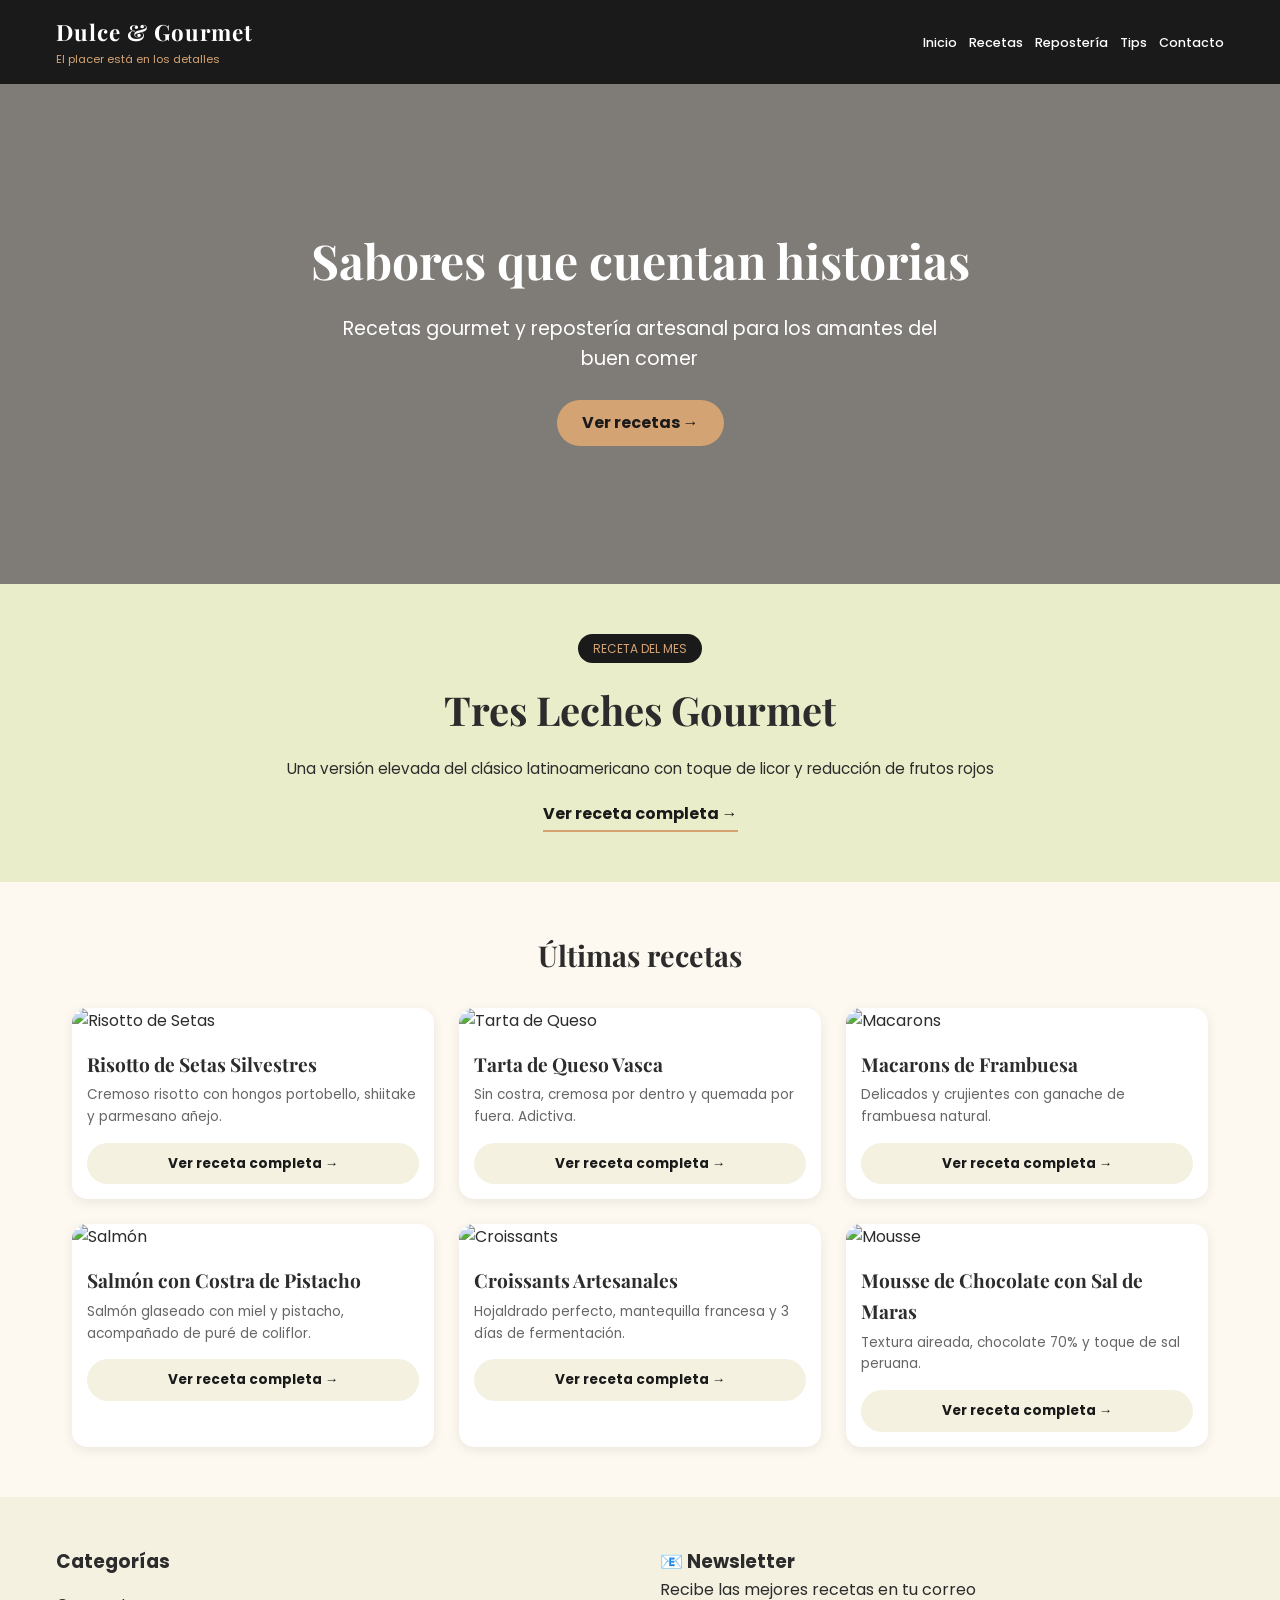
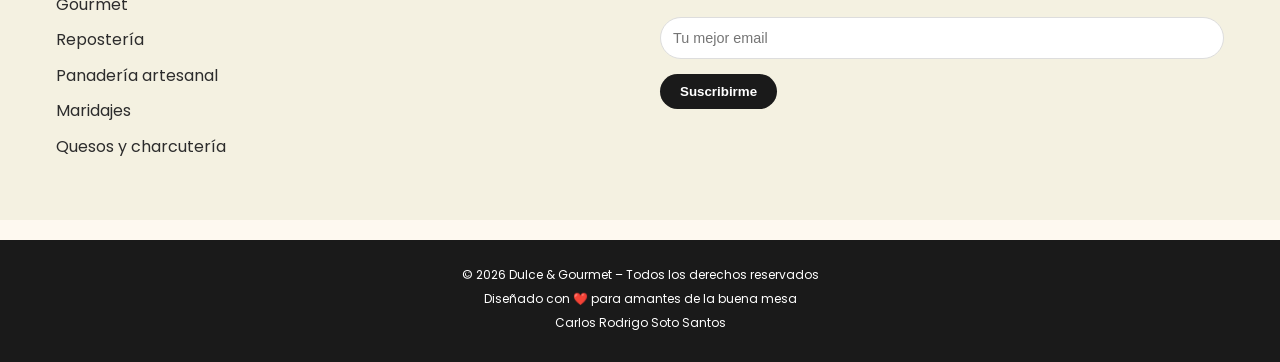
==== commit ff0b7055: "Fix HTML encoding issues in index.html" ====
--- a/index.html
+++ b/index.html
@@ -20,10 +20,10 @@
             <nav>
                 <ul>
                     <li><a href="index.html">Inicio</a></li>
-                    <li><a href="/Secundarioas/recetas.html">Recetas</a></li>
-                    <li><a href="/Secundarioas/reposteria.html">Repostería</a></li>
-                    <li><a href="/Secundarioas/Tips.html">Tips</a></li>
-                    <li><a href="/Secundarioas/contacto.html">Contacto</a></li>
+                    <li><a href="Secundarioas/recetas.html">Recetas</a></li>
+                    <li><a href="Secundarioas/reposteria.html">Repostería</a></li>
+                    <li><a href="Secundarioas/Tips.html">Tips</a></li>
+                    <li><a href="Secundarioas/contacto.html">Contacto</a></li>
                 </ul>
             </nav>
         </div>
@@ -41,7 +41,7 @@
     <!-- ========== SECCIÓN DESTACADA (RECETA DEL MES) ========== -->
     <section class="destacado">
         <div class="container">
-            <span class="etiqueta">⭐ Receta del mes</span>
+            <span class="etiqueta"> Receta del mes</span>
             <h2>Tres Leches Gourmet</h2>
             <p>Una versión elevada del clásico latinoamericano con toque de licor y reducción de frutos rojos</p>
             <a href="#" class="btn-secundario">Ver receta completa →</a>
@@ -67,7 +67,7 @@
                     <img src="https://images.unsplash.com/photo-1578985545062-69928b1b958e?ixlib=rb-4.0.3&auto=format&fit=crop&w=800&q=80" alt="Tarta de Queso">
                     <h3>Tarta de Queso Vasca</h3>
                     <p>Sin costra, cremosa por dentro y quemada por fuera. Adictiva.</p>
-                    <a href="/recetas/tarjeta2.html" class="btn-receta">Ver receta completa →</a>
+                    <a href="recetas/tarjeta2.html" class="btn-receta">Ver receta completa →</a>
                 </div>
 
                 <!-- Tarjeta 3 -->
@@ -75,7 +75,7 @@
                     <img src="https://images.unsplash.com/photo-1569864358642-9d1684040d43?ixlib=rb-4.0.3&auto=format&fit=crop&w=800&q=80" alt="Macarons">
                     <h3>Macarons de Frambuesa</h3>
                     <p>Delicados y crujientes con ganache de frambuesa natural.</p>
-                    <a href="/recetas/tarjeta3.html" class="btn-receta">Ver receta completa →</a>
+                    <a href="recetas/tarjeta3.html" class="btn-receta">Ver receta completa →</a>
                 </div>
 
                 <!-- Tarjeta 4 -->
@@ -83,7 +83,7 @@
                     <img src="https://images.unsplash.com/photo-1519708227418-c8fd9a32b7a2?ixlib=rb-4.0.3&auto=format&fit=crop&w=800&q=80" alt="Salmón">
                     <h3>Salmón con Costra de Pistacho</h3>
                     <p>Salmón glaseado con miel y pistacho, acompañado de puré de coliflor.</p>
-                    <a href="/recetas/tarjeta4.html" class="btn-receta">Ver receta completa →</a>
+                    <a href="recetas/tarjeta4.html" class="btn-receta">Ver receta completa →</a>
                 </div>
 
                 <!-- Tarjeta 5 -->
@@ -91,7 +91,7 @@
                     <img src="https://images.unsplash.com/photo-1555507036-ab1f4038808a?ixlib=rb-4.0.3&auto=format&fit=crop&w=800&q=80" alt="Croissants">
                     <h3>Croissants Artesanales</h3>
                     <p>Hojaldrado perfecto, mantequilla francesa y 3 días de fermentación.</p>
-                    <a href="/recetas/tarjeta5.html" class="btn-receta">Ver receta completa →</a>
+                    <a href="recetas/tarjeta5.html" class="btn-receta">Ver receta completa →</a>
                 </div>
 
                 <!-- Tarjeta 6 -->
@@ -99,7 +99,7 @@
                     <img src="https://images.unsplash.com/photo-1511381939415-e44015466834?ixlib=rb-4.0.3&auto=format&fit=crop&w=800&q=80" alt="Mousse">
                     <h3>Mousse de Chocolate con Sal de Maras</h3>
                     <p>Textura aireada, chocolate 70% y toque de sal peruana.</p>
-                    <a href="/recetas/tarjeta6.html" class="btn-receta">Ver receta completa →</a>
+                    <a href="recetas/tarjeta6.html" class="btn-receta">Ver receta completa →</a>
                 </div>
 
             </div>
@@ -112,11 +112,11 @@
             <div class="categorias">
                 <h3>Categorías</h3>
                 <ul>
-                    <li><a href="#">🍽️ Gourmet</a></li>
-                    <li><a href="#">🍰 Repostería</a></li>
-                    <li><a href="#">🥖 Panadería artesanal</a></li>
-                    <li><a href="#">🍷 Maridajes</a></li>
-                    <li><a href="#">🧀 Quesos y charcutería</a></li>
+                    <li><a href="#"> Gourmet</a></li>
+                    <li><a href="#"> Repostería</a></li>
+                    <li><a href="#"> Panadería artesanal</a></li>
+                    <li><a href="#"> Maridajes</a></li>
+                    <li><a href="#"> Quesos y charcutería</a></li>
                 </ul>
             </div>
             <div class="newsletter">
@@ -136,6 +136,7 @@
         <div class="container">
             <p>© 2026 Dulce & Gourmet – Todos los derechos reservados</p>
             <p>Diseñado con ❤️ para amantes de la buena mesa</p>
+            <p>Carlos Rodrigo Soto Santos</p>
         </div>
     </footer>
 
